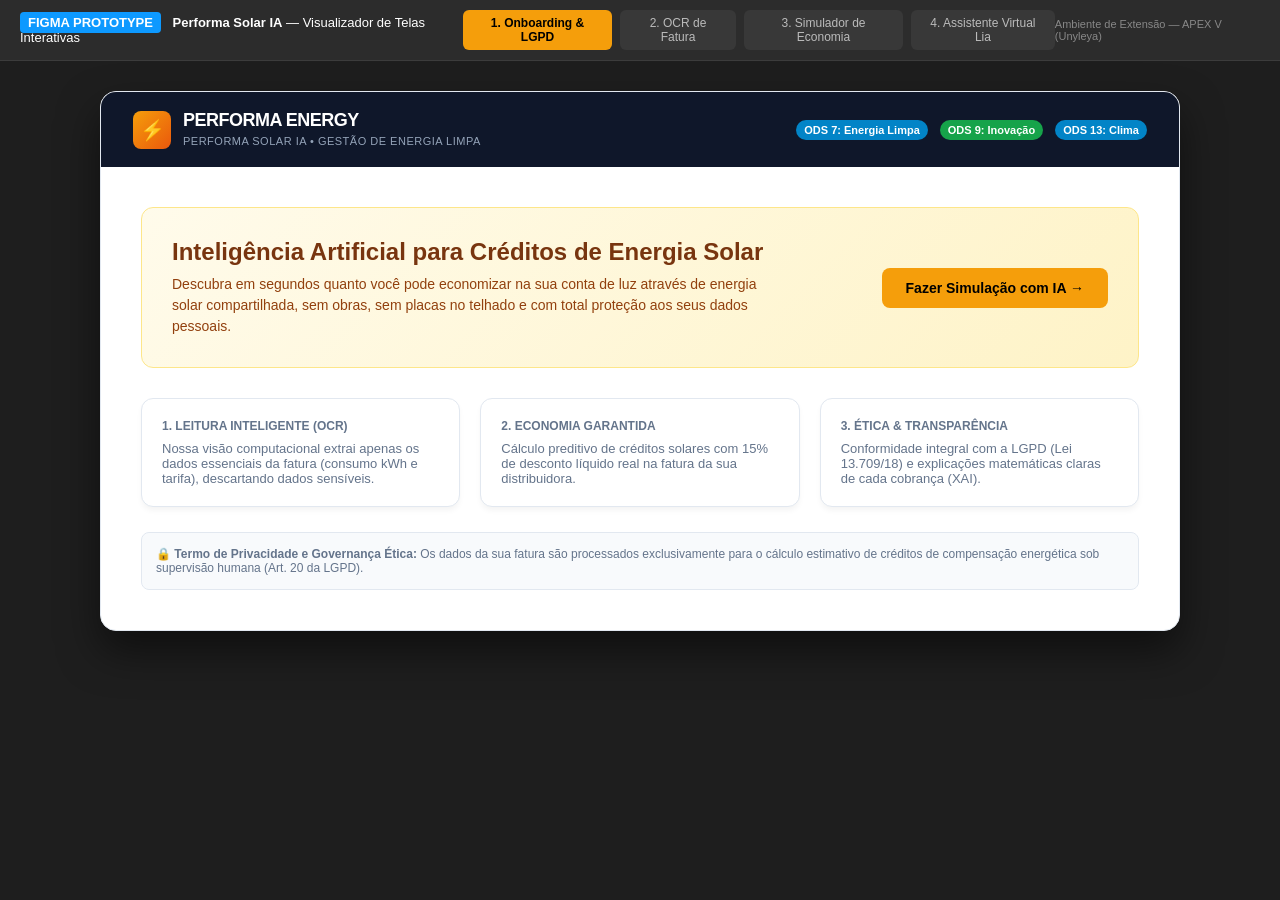
==== PROTOTIPO_INTERATIVO_PERFORMA_SOLAR_IA.html @ 1f90cfd0 "feat: documentação completa e entregáveis de extensão APEX V (Performa Energy)" ====
<!DOCTYPE html>
<html lang="pt-BR">
<head>
    <meta charset="UTF-8">
    <meta name="viewport" content="width=device-width, initial-scale=1.0">
    <title>Performa Solar IA — Protótipo Interativo Figma</title>
    <style>
        :root {
            --solar-gold: #F59E0B;
            --solar-dark: #D97706;
            --clean-green: #10B981;
            --slate-900: #0F172A;
            --slate-800: #1E293B;
            --slate-700: #334155;
            --slate-100: #F1F5F9;
            --slate-50: #F8FAFC;
            --text-main: #0F172A;
        }

        * {
            box-sizing: border-box;
            margin: 0;
            padding: 0;
            font-family: -apple-system, BlinkMacSystemFont, "Segoe UI", Roboto, Helvetica, Arial, sans-serif;
        }

        body {
            background-color: #1e1e1e;
            color: #fff;
            min-height: 100vh;
            display: flex;
            flex-direction: column;
            align-items: center;
        }

        /* Figma Simulation Topbar */
        .figma-topbar {
            width: 100%;
            background-color: #2c2c2c;
            border-bottom: 1px solid #3c3c3c;
            padding: 10px 20px;
            display: flex;
            justify-content: space-between;
            align-items: center;
            font-size: 13px;
        }

        .figma-badge {
            background: #0d99ff;
            color: white;
            padding: 3px 8px;
            border-radius: 4px;
            font-weight: 600;
            margin-right: 8px;
        }

        .screen-tabs {
            display: flex;
            gap: 8px;
        }

        .screen-tab {
            background: #383838;
            color: #bbb;
            border: none;
            padding: 6px 14px;
            border-radius: 6px;
            cursor: pointer;
            font-size: 12px;
            font-weight: 500;
            transition: all 0.2s;
        }

        .screen-tab.active, .screen-tab:hover {
            background: var(--solar-gold);
            color: #000;
            font-weight: 600;
        }

        /* Frame Canvas Area */
        .canvas-container {
            flex: 1;
            padding: 30px;
            display: flex;
            justify-content: center;
            align-items: flex-start;
            width: 100%;
            overflow-y: auto;
        }

        .figma-frame {
            width: 100%;
            max-width: 1080px;
            background: #ffffff;
            color: var(--text-main);
            border-radius: 16px;
            box-shadow: 0 20px 40px rgba(0,0,0,0.5);
            overflow: hidden;
            border: 1px solid #e2e8f0;
            display: none;
        }

        .figma-frame.active {
            display: block;
            animation: fadeIn 0.3s ease-in-out;
        }

        @keyframes fadeIn {
            from { opacity: 0; transform: translateY(8px); }
            to { opacity: 1; transform: translateY(0); }
        }

        /* Header do Protótipo */
        .proto-header {
            background: var(--slate-900);
            color: white;
            padding: 18px 32px;
            display: flex;
            justify-content: space-between;
            align-items: center;
        }

        .brand {
            display: flex;
            align-items: center;
            gap: 12px;
        }

        .brand-logo {
            width: 38px;
            height: 38px;
            background: linear-gradient(135deg, var(--solar-gold), #ea580c);
            border-radius: 8px;
            display: flex;
            align-items: center;
            justify-content: center;
            font-weight: bold;
            font-size: 20px;
            color: white;
        }

        .brand-text h1 {
            font-size: 18px;
            font-weight: 700;
            letter-spacing: -0.5px;
        }

        .brand-text span {
            font-size: 11px;
            color: #94a3b8;
            text-transform: uppercase;
            letter-spacing: 0.5px;
        }

        .proto-nav {
            display: flex;
            gap: 12px;
            align-items: center;
        }

        .tag-ods {
            font-size: 11px;
            background: #0284c7;
            color: white;
            padding: 4px 8px;
            border-radius: 20px;
            font-weight: 600;
        }

        .tag-ods.green { background: #16a34a; }

        /* Container de Conteúdo */
        .proto-content {
            padding: 40px;
        }

        /* Hero / Onboarding */
        .hero-banner {
            background: linear-gradient(135deg, #fffbeb, #fef3c7);
            border: 1px solid #fde68a;
            border-radius: 12px;
            padding: 30px;
            margin-bottom: 30px;
            display: flex;
            justify-content: space-between;
            align-items: center;
        }

        .hero-title {
            font-size: 24px;
            font-weight: 800;
            color: #78350f;
            margin-bottom: 8px;
        }

        .hero-desc {
            font-size: 14px;
            color: #92400e;
            max-width: 600px;
            line-height: 1.5;
        }

        .btn-primary {
            background: var(--solar-gold);
            color: #000;
            border: none;
            padding: 12px 24px;
            border-radius: 8px;
            font-size: 14px;
            font-weight: 700;
            cursor: pointer;
            transition: all 0.2s;
            display: inline-flex;
            align-items: center;
            gap: 8px;
        }

        .btn-primary:hover {
            background: var(--solar-dark);
            color: white;
            transform: translateY(-1px);
        }

        /* OCR Dropzone */
        .dropzone-box {
            border: 2px dashed #cbd5e1;
            background: var(--slate-50);
            border-radius: 12px;
            padding: 40px;
            text-align: center;
            cursor: pointer;
            transition: border-color 0.2s;
            margin-bottom: 25px;
        }

        .dropzone-box:hover {
            border-color: var(--solar-gold);
            background: #fffdf5;
        }

        .dropzone-icon {
            font-size: 40px;
            margin-bottom: 10px;
        }

        /* Fatura OCR Analysis View */
        .ocr-view {
            display: grid;
            grid-template-columns: 1fr 1fr;
            gap: 25px;
            margin-top: 20px;
        }

        .bill-preview {
            background: #fff;
            border: 1px solid #e2e8f0;
            border-radius: 10px;
            padding: 20px;
            position: relative;
            font-size: 11px;
            color: #64748b;
            font-family: monospace;
        }

        .bill-box-highlight {
            position: absolute;
            border: 2px solid var(--clean-green);
            background: rgba(16, 185, 129, 0.1);
            border-radius: 4px;
            padding: 2px 4px;
            font-weight: bold;
            color: #065f46;
        }

        .extracted-fields {
            background: var(--slate-50);
            border: 1px solid #e2e8f0;
            border-radius: 10px;
            padding: 20px;
        }

        .form-group {
            margin-bottom: 14px;
        }

        .form-group label {
            display: block;
            font-size: 12px;
            font-weight: 600;
            color: #475569;
            margin-bottom: 4px;
        }

        .form-input {
            width: 100%;
            padding: 8px 12px;
            border: 1px solid #cbd5e1;
            border-radius: 6px;
            font-size: 14px;
            background: white;
            color: #0f172a;
            font-weight: 600;
        }

        .confidence-tag {
            font-size: 11px;
            color: var(--clean-green);
            font-weight: 600;
            float: right;
        }

        /* Simulator Dashboard */
        .metrics-grid {
            display: grid;
            grid-template-columns: repeat(3, 1fr);
            gap: 20px;
            margin-bottom: 30px;
        }

        .metric-card {
            background: white;
            border: 1px solid #e2e8f0;
            border-radius: 12px;
            padding: 20px;
            box-shadow: 0 4px 6px -1px rgba(0, 0, 0, 0.05);
        }

        .metric-label {
            font-size: 12px;
            color: #64748b;
            font-weight: 600;
            text-transform: uppercase;
        }

        .metric-val {
            font-size: 28px;
            font-weight: 800;
            color: var(--slate-900);
            margin: 6px 0;
        }

        .metric-val.green { color: var(--clean-green); }

        .metric-sub {
            font-size: 12px;
            color: #10b981;
            font-weight: 600;
        }

        .slider-container {
            background: var(--slate-50);
            border: 1px solid #e2e8f0;
            border-radius: 12px;
            padding: 24px;
            margin-bottom: 25px;
        }

        .slider-range {
            width: 100%;
            margin: 15px 0;
            accent-color: var(--solar-gold);
        }

        /* XAI Modal / Drawer */
        .xai-box {
            background: #f0fdf4;
            border: 1px solid #bbf7d0;
            border-radius: 8px;
            padding: 16px;
            margin-top: 15px;
            font-size: 13px;
            color: #166534;
        }

        /* Chat Lia */
        .chat-container {
            background: white;
            border: 1px solid #e2e8f0;
            border-radius: 12px;
            height: 380px;
            display: flex;
            flex-direction: column;
            overflow: hidden;
        }

        .chat-history {
            flex: 1;
            padding: 20px;
            overflow-y: auto;
            display: flex;
            flex-direction: column;
            gap: 12px;
        }

        .chat-msg {
            max-width: 75%;
            padding: 10px 14px;
            border-radius: 10px;
            font-size: 13px;
            line-height: 1.4;
        }

        .chat-msg.bot {
            background: var(--slate-100);
            color: #0f172a;
            align-self: flex-start;
        }

        .chat-msg.user {
            background: var(--slate-900);
            color: white;
            align-self: flex-end;
        }

        .chat-citation {
            margin-top: 6px;
            font-size: 11px;
            background: #e2e8f0;
            padding: 2px 6px;
            border-radius: 4px;
            display: inline-block;
            color: #334155;
            font-weight: 600;
        }

        .chat-input-bar {
            border-top: 1px solid #e2e8f0;
            padding: 12px;
            display: flex;
            gap: 10px;
            background: var(--slate-50);
        }

        .chat-input {
            flex: 1;
            padding: 8px 12px;
            border: 1px solid #cbd5e1;
            border-radius: 6px;
            font-size: 13px;
        }
    </style>
</head>
<body>

    <!-- Barra de Controle estilo Figma -->
    <div class="figma-topbar">
        <div>
            <span class="figma-badge">FIGMA PROTOTYPE</span>
            <strong>Performa Solar IA</strong> — Visualizador de Telas Interativas
        </div>
        <div class="screen-tabs">
            <button class="screen-tab active" onclick="switchScreen('screen1')">1. Onboarding & LGPD</button>
            <button class="screen-tab" onclick="switchScreen('screen2')">2. OCR de Fatura</button>
            <button class="screen-tab" onclick="switchScreen('screen3')">3. Simulador de Economia</button>
            <button class="screen-tab" onclick="switchScreen('screen4')">4. Assistente Virtual Lia</button>
        </div>
        <div style="font-size: 11px; color: #888;">
            Ambiente de Extensão — APEX V (Unyleya)
        </div>
    </div>

    <!-- Área de Visualização do Frame do Protótipo -->
    <div class="canvas-container">

        <!-- TELA 1: ONBOARDING & LGPD -->
        <div id="screen1" class="figma-frame active">
            <div class="proto-header">
                <div class="brand">
                    <div class="brand-logo">⚡</div>
                    <div class="brand-text">
                        <h1>PERFORMA ENERGY</h1>
                        <span>Performa Solar IA &bull; Gestão de Energia Limpa</span>
                    </div>
                </div>
                <div class="proto-nav">
                    <span class="tag-ods">ODS 7: Energia Limpa</span>
                    <span class="tag-ods green">ODS 9: Inovação</span>
                    <span class="tag-ods">ODS 13: Clima</span>
                </div>
            </div>

            <div class="proto-content">
                <div class="hero-banner">
                    <div>
                        <h2 class="hero-title">Inteligência Artificial para Créditos de Energia Solar</h2>
                        <p class="hero-desc">
                            Descubra em segundos quanto você pode economizar na sua conta de luz através de energia solar compartilhada, sem obras, sem placas no telhado e com total proteção aos seus dados pessoais.
                        </p>
                    </div>
                    <button class="btn-primary" onclick="switchScreen('screen2')">
                        Fazer Simulação com IA &rarr;
                    </button>
                </div>

                <div style="display: grid; grid-template-columns: repeat(3, 1fr); gap: 20px;">
                    <div class="metric-card">
                        <div class="metric-label">1. Leitura Inteligente (OCR)</div>
                        <p style="font-size: 13px; color: #64748b; margin-top: 8px;">
                            Nossa visão computacional extrai apenas os dados essenciais da fatura (consumo kWh e tarifa), descartando dados sensíveis.
                        </p>
                    </div>
                    <div class="metric-card">
                        <div class="metric-label">2. Economia Garantida</div>
                        <p style="font-size: 13px; color: #64748b; margin-top: 8px;">
                            Cálculo preditivo de créditos solares com 15% de desconto líquido real na fatura da sua distribuidora.
                        </p>
                    </div>
                    <div class="metric-card">
                        <div class="metric-label">3. Ética & Transparência</div>
                        <p style="font-size: 13px; color: #64748b; margin-top: 8px;">
                            Conformidade integral com a LGPD (Lei 13.709/18) e explicações matemáticas claras de cada cobrança (XAI).
                        </p>
                    </div>
                </div>

                <div style="margin-top: 25px; padding: 14px; background: #f8fafc; border: 1px solid #e2e8f0; border-radius: 8px; font-size: 12px; color: #64748b;">
                    🔒 <strong>Termo de Privacidade e Governança Ética:</strong> Os dados da sua fatura são processados exclusivamente para o cálculo estimativo de créditos de compensação energética sob supervisão humana (Art. 20 da LGPD).
                </div>
            </div>
        </div>

        <!-- TELA 2: OCR DE FATURA COM VALIDAÇÃO HUMAN-IN-THE-LOOP -->
        <div id="screen2" class="figma-frame">
            <div class="proto-header">
                <div class="brand">
                    <div class="brand-logo">⚡</div>
                    <div class="brand-text">
                        <h1>PERFORMA ENERGY</h1>
                        <span>Diagnóstico Inteligente de Fatura (OCR)</span>
                    </div>
                </div>
                <div class="proto-nav">
                    <button class="screen-tab" style="color: #fff;" onclick="switchScreen('screen1')">&larr; Voltar</button>
                    <span class="tag-ods green">Validação Human-in-the-Loop</span>
                </div>
            </div>

            <div class="proto-content">
                <h2 style="font-size: 18px; margin-bottom: 6px;">Leitura e Extração Segura da Conta de Energia</h2>
                <p style="font-size: 13px; color: #64748b; margin-bottom: 20px;">
                    A IA generativa realizou a leitura dos campos tarifários. Revise os dados abaixo antes de calcular os créditos.
                </p>

                <div class="ocr-view">
                    <!-- Simulação da Imagem da Conta com Bounding Boxes -->
                    <div class="bill-preview">
                        <div style="font-weight: bold; border-bottom: 1px solid #ddd; padding-bottom: 6px; margin-bottom: 10px;">
                            FATURA DE ENERGIA ELÉTRICA — CONCESSIONÁRIA
                        </div>
                        <p>UNIDADE CONSUMIDORA: <strong>[DADO ANONIMIZADO PELA IA]</strong></p>
                        <p>TITULAR: <strong>[PROTEGIDO PELA LGPD]</strong></p>
                        <br>
                        <p>HISTÓRICO DE CONSUMO ATIVO:</p>
                        <p>MÊS ATUAL: <span class="bill-box-highlight" style="position: static;">750 kWh</span> (Detectado)</p>
                        <p>TARIFA TUSD/TE: <span class="bill-box-highlight" style="position: static;">R$ 0,92 / kWh</span></p>
                        <p>VALOR TOTAL FATURADO: <span class="bill-box-highlight" style="position: static;">R$ 690,00</span></p>
                        <br>
                        <div style="background: #e2e8f0; padding: 6px; border-radius: 4px; font-size: 10px;">
                            ✓ Higienização Algorítmica Concluída: CPF, endereço e número da instalação foram removidos antes do processamento.
                        </div>
                    </div>

                    <!-- Campos Formulário para Conferência Humana -->
                    <div class="extracted-fields">
                        <div class="form-group">
                            <label>Distribuidora de Energia <span class="confidence-tag">99.8% Confiança</span></label>
                            <input type="text" class="form-input" value="CEMIG / ENEL / CPFL">
                        </div>
                        <div class="form-group">
                            <label>Consumo Mensal Médio (kWh) <span class="confidence-tag">98.5% Confiança</span></label>
                            <input type="number" id="inputKwh" class="form-input" value="750">
                        </div>
                        <div class="form-group">
                            <label>Valor Total Atual da Fatura (R$) <span class="confidence-tag">99.1% Confiança</span></label>
                            <input type="text" id="inputReais" class="form-input" value="R$ 690,00">
                        </div>
                        <button class="btn-primary" style="width: 100%; justify-content: center; margin-top: 10px;" onclick="calculateAndGo()">
                            Confirmar Dados e Simular Créditos Solares &rarr;
                        </button>
                    </div>
                </div>
            </div>
        </div>

        <!-- TELA 3: SIMULADOR DE ECONOMIA E XAI -->
        <div id="screen3" class="figma-frame">
            <div class="proto-header">
                <div class="brand">
                    <div class="brand-logo">⚡</div>
                    <div class="brand-text">
                        <h1>PERFORMA ENERGY</h1>
                        <span>Dashboard de Créditos & Economia Sustentável</span>
                    </div>
                </div>
                <div class="proto-nav">
                    <button class="screen-tab" style="color: #fff;" onclick="switchScreen('screen2')">&larr; Voltar</button>
                    <span class="tag-ods green">Simulação Preditiva</span>
                </div>
            </div>

            <div class="proto-content">
                <div class="slider-container">
                    <label style="font-size: 13px; font-weight: 700; color: var(--slate-900);">
                        Ajuste o Consumo Mensal Médio: <span id="sliderLabel" style="color: var(--solar-gold); font-size: 16px;">750 kWh</span>
                    </label>
                    <input type="range" min="200" max="3000" step="50" value="750" class="slider-range" id="consumptionSlider" oninput="updateSimulation(this.value)">
                </div>

                <div class="metrics-grid">
                    <div class="metric-card">
                        <div class="metric-label">Economia Mensal Estimada</div>
                        <div class="metric-val green" id="valMensal">R$ 103,50</div>
                        <div class="metric-sub">15% de desconto líquido garantido</div>
                    </div>
                    <div class="metric-card">
                        <div class="metric-label">Economia Acumulada Anual</div>
                        <div class="metric-val" id="valAnual">R$ 1.242,00</div>
                        <div class="metric-sub">Economia sem nenhum investimento</div>
                    </div>
                    <div class="metric-card">
                        <div class="metric-label">Redução de CO₂ (ODS 13)</div>
                        <div class="metric-val" id="valCo2" style="color: #0284c7;">1,8 Ton</div>
                        <div class="metric-sub">Equivalente a 12 árvores plantadas/ano</div>
                    </div>
                </div>

                <!-- Gaveta de Explicabilidade (XAI) -->
                <div class="xai-box">
                    <strong>🔍 Transparência Algorítmica (Explainable AI): Como a IA chegou a este valor?</strong>
                    <p style="margin-top: 6px; font-size: 12px; line-height: 1.5;">
                        Fórmula Auditável: <code>Créditos Solares = (Consumo Compensável × Tarifa TE) × 15% Desconto</code>.<br>
                        O cálculo respeita o Custo de Disponibilidade (taxa mínima) e a taxa de iluminação pública da sua cidade conforme a Resolução Normativa ANEEL nº 1.000/2021 e a Lei 14.300/2022. Não há pegadinhas nem cobrança oculta.
                    </p>
                </div>

                <div style="display: flex; gap: 12px; margin-top: 25px;">
                    <button class="btn-primary" onclick="switchScreen('screen4')">
                        Falar com a Assistente Virtual Lia &rarr;
                    </button>
                    <button class="btn-primary" style="background: var(--slate-900); color: white;" onclick="alert('Relatório de Economia gerado em PDF com sucesso!')">
                        📄 Baixar Relatório Auditado
                    </button>
                </div>
            </div>
        </div>

        <!-- TELA 4: ASSISTENTE VIRTUAL LIA COM CITAÇÃO LEGAL -->
        <div id="screen4" class="figma-frame">
            <div class="proto-header">
                <div class="brand">
                    <div class="brand-logo">⚡</div>
                    <div class="brand-text">
                        <h1>PERFORMA ENERGY</h1>
                        <span>Lia &bull; Assistente Virtual Ética de Energia Solar</span>
                    </div>
                </div>
                <div class="proto-nav">
                    <button class="screen-tab" style="color: #fff;" onclick="switchScreen('screen3')">&larr; Voltar</button>
                    <span class="tag-ods green">IA Regulada (Sem Alucinações)</span>
                </div>
            </div>

            <div class="proto-content">
                <h2 style="font-size: 18px; margin-bottom: 6px;">Atendimento Inteligente & Letramento Regulatório</h2>
                <p style="font-size: 13px; color: #64748b; margin-bottom: 20px;">
                    Tire dúvidas sobre seu desconto, faturas e o funcionamento da compensação solar na Performa Energy.
                </p>

                <div class="chat-container">
                    <div class="chat-history" id="chatBox">
                        <div class="chat-msg bot">
                            Olá! Sou a <strong>Lia</strong>, assistente virtual da Performa Energy. Fui programada com base no marco legal da energia solar no Brasil para tirar suas dúvidas com total transparência. Como posso te ajudar hoje?
                        </div>
                        <div class="chat-msg user">
                            Preciso fazer alguma obra ou instalar painéis solares no meu telhado?
                        </div>
                        <div class="chat-msg bot">
                            <strong>Não!</strong> Você não precisa fazer nenhuma obra, reforma ou comprar equipamentos. A energia é gerada nas usinas solares da Performa Energy e injetada na rede da sua distribuidora local. Os créditos são compensados diretamente na sua fatura.
                            <br>
                            <span class="chat-citation">Fonte: Marco Legal da Micro e Minigeração Distribuída (Lei nº 14.300/2022)</span>
                        </div>
                        <div class="chat-msg user">
                            E se chover ou estiver nublado, eu fico sem energia?
                        </div>
                        <div class="chat-msg bot">
                            <strong>De forma alguma!</strong> O fornecimento de energia continua sendo garantido pela rede da sua distribuidora com 100% de estabilidade. Você apenas paga menos pela energia consumida.
                            <br>
                            <span class="chat-citation">Fonte: Resolução Normativa ANEEL nº 1.000/2021</span>
                        </div>
                    </div>

                    <div class="chat-input-bar">
                        <input type="text" id="userInput" class="chat-input" placeholder="Digite sua pergunta aqui (ex: como cancelar, taxas mínimas...)" onkeypress="handleChat(event)">
                        <button class="btn-primary" style="padding: 8px 16px;" onclick="sendMsg()">Enviar</button>
                    </div>
                </div>

                <div style="margin-top: 15px; font-size: 11px; color: #64748b; text-align: center;">
                    🤖 <em>Salvaguarda Ética: A assistente Lia utiliza modelos auditados e cita normas oficiais para evitar alucinações de dados. Caso deseje atendimento humano, você pode ser transferido a qualquer momento.</em>
                </div>
            </div>
        </div>

    </div>

    <script>
        function switchScreen(screenId) {
            document.querySelectorAll('.figma-frame').forEach(f => f.classList.remove('active'));
            document.querySelectorAll('.screen-tab').forEach(t => t.classList.remove('active'));

            const target = document.getElementById(screenId);
            if (target) target.classList.add('active');

            const btnIndex = screenId.replace('screen', '');
            const tabs = document.querySelectorAll('.screen-tab');
            if (tabs[btnIndex - 1]) tabs[btnIndex - 1].classList.add('active');
        }

        function calculateAndGo() {
            const kwh = document.getElementById('inputKwh').value || 750;
            updateSimulation(kwh);
            document.getElementById('consumptionSlider').value = kwh;
            switchScreen('screen3');
        }

        function updateSimulation(val) {
            document.getElementById('sliderLabel').innerText = val + ' kWh';
            const kwh = parseFloat(val);
            const tarifa = 0.92;
            const faturaAtual = kwh * tarifa;
            const economiaMensal = faturaAtual * 0.15;
            const economiaAnual = economiaMensal * 12;
            const co2 = (kwh * 12 * 0.0002).toFixed(1);

            document.getElementById('valMensal').innerText = 'R$ ' + economiaMensal.toFixed(2).replace('.', ',');
            document.getElementById('valAnual').innerText = 'R$ ' + economiaAnual.toFixed(2).replace('.', ',');
            document.getElementById('valCo2').innerText = co2.replace('.', ',') + ' Ton';
        }

        function handleChat(e) {
            if (e.key === 'Enter') sendMsg();
        }

        function sendMsg() {
            const input = document.getElementById('userInput');
            const txt = input.value.trim();
            if (!txt) return;

            const box = document.getElementById('chatBox');
            
            // Add user msg
            const uDiv = document.createElement('div');
            uDiv.className = 'chat-msg user';
            uDiv.innerText = txt;
            box.appendChild(uDiv);
            input.value = '';

            // Bot response
            setTimeout(() => {
                const bDiv = document.createElement('div');
                bDiv.className = 'chat-msg bot';
                bDiv.innerHTML = 'Recebi sua pergunta sobre "<strong>' + txt + '</strong>". Todos os créditos de energia solar da Performa Energy seguem estritamente as regras de compensação homologadas pela ANEEL e a Lei 14.300/2022, garantindo segurança jurídica e economia sem fidelidade forçada.<br><span class="chat-citation">Fonte: Regulação ANEEL & Conformidade Performa Energy</span>';
                box.appendChild(bDiv);
                box.scrollTop = box.scrollHeight;
            }, 600);

            box.scrollTop = box.scrollHeight;
        }
    </script>
</body>
</html>
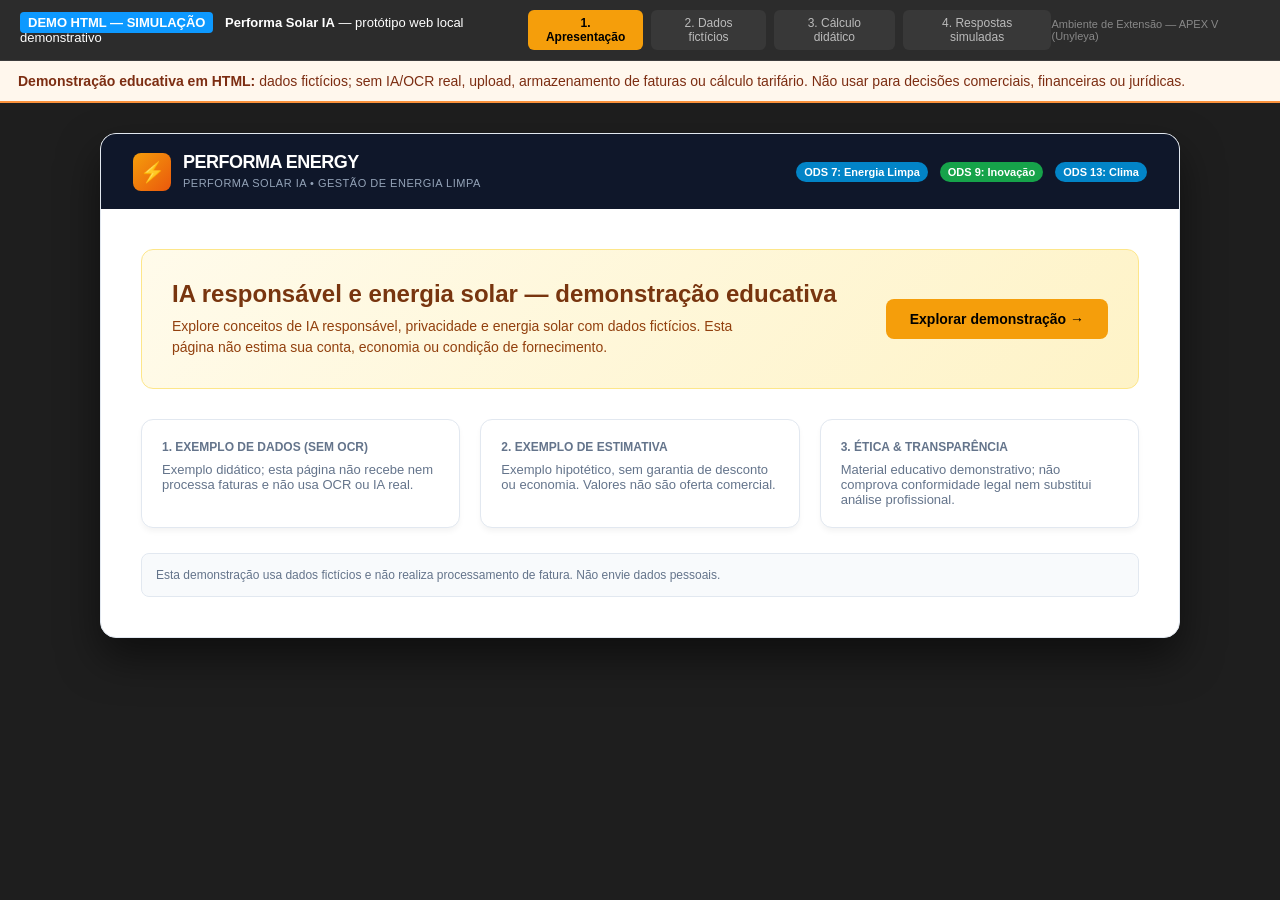
==== commit 9cd78d0e: "feat(apex-v): aplicacao integral das correcoes ABNT/layout, pacotes modulares M1/M2 e suite Performa" ====
--- a/PROTOTIPO_INTERATIVO_PERFORMA_SOLAR_IA.html
+++ b/PROTOTIPO_INTERATIVO_PERFORMA_SOLAR_IA.html
@@ -3,7 +3,7 @@
 <head>
     <meta charset="UTF-8">
     <meta name="viewport" content="width=device-width, initial-scale=1.0">
-    <title>Performa Solar IA — Protótipo Interativo Figma</title>
+    <title>Performa Solar IA — Demonstração web educativa (HTML)</title>
     <style>
         :root {
             --solar-gold: #F59E0B;
@@ -52,6 +52,16 @@
             border-radius: 4px;
             font-weight: 600;
             margin-right: 8px;
+        }
+
+        .demo-notice {
+            width: 100%;
+            padding: 10px 18px;
+            background: #fff7ed;
+            color: #7c2d12;
+            border-bottom: 2px solid #fb923c;
+            font-size: 14px;
+            line-height: 1.45;
         }
 
         .screen-tabs {
@@ -442,22 +452,24 @@
 </head>
 <body>
 
-    <!-- Barra de Controle estilo Figma -->
+    <!-- Controles da demonstração HTML; não é interface do Figma -->
     <div class="figma-topbar">
         <div>
-            <span class="figma-badge">FIGMA PROTOTYPE</span>
-            <strong>Performa Solar IA</strong> — Visualizador de Telas Interativas
+            <span class="figma-badge">DEMO HTML — SIMULAÇÃO</span>
+            <strong>Performa Solar IA</strong> — protótipo web local demonstrativo
         </div>
         <div class="screen-tabs">
-            <button class="screen-tab active" onclick="switchScreen('screen1')">1. Onboarding & LGPD</button>
-            <button class="screen-tab" onclick="switchScreen('screen2')">2. OCR de Fatura</button>
-            <button class="screen-tab" onclick="switchScreen('screen3')">3. Simulador de Economia</button>
-            <button class="screen-tab" onclick="switchScreen('screen4')">4. Assistente Virtual Lia</button>
+            <button class="screen-tab active" onclick="switchScreen('screen1')">1. Apresentação</button>
+            <button class="screen-tab" onclick="switchScreen('screen2')">2. Dados fictícios</button>
+            <button class="screen-tab" onclick="switchScreen('screen3')">3. Cálculo didático</button>
+            <button class="screen-tab" onclick="switchScreen('screen4')">4. Respostas simuladas</button>
         </div>
         <div style="font-size: 11px; color: #888;">
             Ambiente de Extensão — APEX V (Unyleya)
         </div>
     </div>
+
+    <div class="demo-notice" role="note"><strong>Demonstração educativa em HTML:</strong> dados fictícios; sem IA/OCR real, upload, armazenamento de faturas ou cálculo tarifário. Não usar para decisões comerciais, financeiras ou jurídicas.</div>
 
     <!-- Área de Visualização do Frame do Protótipo -->
     <div class="canvas-container">
@@ -482,39 +494,39 @@
             <div class="proto-content">
                 <div class="hero-banner">
                     <div>
-                        <h2 class="hero-title">Inteligência Artificial para Créditos de Energia Solar</h2>
+                        <h2 class="hero-title">IA responsável e energia solar — demonstração educativa</h2>
                         <p class="hero-desc">
-                            Descubra em segundos quanto você pode economizar na sua conta de luz através de energia solar compartilhada, sem obras, sem placas no telhado e com total proteção aos seus dados pessoais.
+                            Explore conceitos de IA responsável, privacidade e energia solar com dados fictícios. Esta página não estima sua conta, economia ou condição de fornecimento.
                         </p>
                     </div>
                     <button class="btn-primary" onclick="switchScreen('screen2')">
-                        Fazer Simulação com IA &rarr;
+                        Explorar demonstração &rarr;
                     </button>
                 </div>
 
                 <div style="display: grid; grid-template-columns: repeat(3, 1fr); gap: 20px;">
                     <div class="metric-card">
-                        <div class="metric-label">1. Leitura Inteligente (OCR)</div>
+                        <div class="metric-label">1. Exemplo de dados (sem OCR)</div>
                         <p style="font-size: 13px; color: #64748b; margin-top: 8px;">
-                            Nossa visão computacional extrai apenas os dados essenciais da fatura (consumo kWh e tarifa), descartando dados sensíveis.
+                            Exemplo didático; esta página não recebe nem processa faturas e não usa OCR ou IA real.
                         </p>
                     </div>
                     <div class="metric-card">
-                        <div class="metric-label">2. Economia Garantida</div>
+                        <div class="metric-label">2. Exemplo de estimativa</div>
                         <p style="font-size: 13px; color: #64748b; margin-top: 8px;">
-                            Cálculo preditivo de créditos solares com 15% de desconto líquido real na fatura da sua distribuidora.
+                            Exemplo hipotético, sem garantia de desconto ou economia. Valores não são oferta comercial.
                         </p>
                     </div>
                     <div class="metric-card">
                         <div class="metric-label">3. Ética & Transparência</div>
                         <p style="font-size: 13px; color: #64748b; margin-top: 8px;">
-                            Conformidade integral com a LGPD (Lei 13.709/18) e explicações matemáticas claras de cada cobrança (XAI).
+                            Material educativo demonstrativo; não comprova conformidade legal nem substitui análise profissional.
                         </p>
                     </div>
                 </div>
 
                 <div style="margin-top: 25px; padding: 14px; background: #f8fafc; border: 1px solid #e2e8f0; border-radius: 8px; font-size: 12px; color: #64748b;">
-                    🔒 <strong>Termo de Privacidade e Governança Ética:</strong> Os dados da sua fatura são processados exclusivamente para o cálculo estimativo de créditos de compensação energética sob supervisão humana (Art. 20 da LGPD).
+                    Esta demonstração usa dados fictícios e não realiza processamento de fatura. Não envie dados pessoais.
                 </div>
             </div>
         </div>
@@ -526,19 +538,19 @@
                     <div class="brand-logo">⚡</div>
                     <div class="brand-text">
                         <h1>PERFORMA ENERGY</h1>
-                        <span>Diagnóstico Inteligente de Fatura (OCR)</span>
+                        <span>Exemplo de dados fictícios (sem OCR)</span>
                     </div>
                 </div>
                 <div class="proto-nav">
                     <button class="screen-tab" style="color: #fff;" onclick="switchScreen('screen1')">&larr; Voltar</button>
-                    <span class="tag-ods green">Validação Human-in-the-Loop</span>
+                    <span class="tag-ods green">Exercício de revisão humana</span>
                 </div>
             </div>
 
             <div class="proto-content">
-                <h2 style="font-size: 18px; margin-bottom: 6px;">Leitura e Extração Segura da Conta de Energia</h2>
+                <h2 style="font-size: 18px; margin-bottom: 6px;">Tela demonstrativa com valores fictícios</h2>
                 <p style="font-size: 13px; color: #64748b; margin-bottom: 20px;">
-                    A IA generativa realizou a leitura dos campos tarifários. Revise os dados abaixo antes de calcular os créditos.
+                    Os campos abaixo são exemplos estáticos/fictícios. Nenhuma fatura foi enviada, lida ou processada por IA/OCR.
                 </p>
 
                 <div class="ocr-view">
@@ -547,35 +559,35 @@
                         <div style="font-weight: bold; border-bottom: 1px solid #ddd; padding-bottom: 6px; margin-bottom: 10px;">
                             FATURA DE ENERGIA ELÉTRICA — CONCESSIONÁRIA
                         </div>
-                        <p>UNIDADE CONSUMIDORA: <strong>[DADO ANONIMIZADO PELA IA]</strong></p>
-                        <p>TITULAR: <strong>[PROTEGIDO PELA LGPD]</strong></p>
+                        <p>UNIDADE CONSUMIDORA: <strong>[EXEMPLO FICTÍCIO]</strong></p>
+                        <p>TITULAR: <strong>[EXEMPLO FICTÍCIO]</strong></p>
                         <br>
                         <p>HISTÓRICO DE CONSUMO ATIVO:</p>
-                        <p>MÊS ATUAL: <span class="bill-box-highlight" style="position: static;">750 kWh</span> (Detectado)</p>
+                        <p>DADO FICTÍCIO: <span class="bill-box-highlight" style="position: static;">750 kWh</span></p>
                         <p>TARIFA TUSD/TE: <span class="bill-box-highlight" style="position: static;">R$ 0,92 / kWh</span></p>
                         <p>VALOR TOTAL FATURADO: <span class="bill-box-highlight" style="position: static;">R$ 690,00</span></p>
                         <br>
                         <div style="background: #e2e8f0; padding: 6px; border-radius: 4px; font-size: 10px;">
-                            ✓ Higienização Algorítmica Concluída: CPF, endereço e número da instalação foram removidos antes do processamento.
+                            Dados inteiramente ilustrativos; nenhum processo de anonimização ocorreu.
                         </div>
                     </div>
 
                     <!-- Campos Formulário para Conferência Humana -->
                     <div class="extracted-fields">
                         <div class="form-group">
-                            <label>Distribuidora de Energia <span class="confidence-tag">99.8% Confiança</span></label>
-                            <input type="text" class="form-input" value="CEMIG / ENEL / CPFL">
+                            <label>Distribuidora (exemplo fictício)</label>
+                            <input type="text" class="form-input" value="EXEMPLO — não corresponde a cliente real">
                         </div>
                         <div class="form-group">
-                            <label>Consumo Mensal Médio (kWh) <span class="confidence-tag">98.5% Confiança</span></label>
+                            <label>Consumo de exemplo (kWh)</label>
                             <input type="number" id="inputKwh" class="form-input" value="750">
                         </div>
                         <div class="form-group">
-                            <label>Valor Total Atual da Fatura (R$) <span class="confidence-tag">99.1% Confiança</span></label>
+                            <label>Valor de exemplo (R$)</label>
                             <input type="text" id="inputReais" class="form-input" value="R$ 690,00">
                         </div>
                         <button class="btn-primary" style="width: 100%; justify-content: center; margin-top: 10px;" onclick="calculateAndGo()">
-                            Confirmar Dados e Simular Créditos Solares &rarr;
+                            Ver cálculo didático &rarr;
                         </button>
                     </div>
                 </div>
@@ -594,7 +606,7 @@
                 </div>
                 <div class="proto-nav">
                     <button class="screen-tab" style="color: #fff;" onclick="switchScreen('screen2')">&larr; Voltar</button>
-                    <span class="tag-ods green">Simulação Preditiva</span>
+                    <span class="tag-ods green">Simulação didática</span>
                 </div>
             </div>
 
@@ -608,37 +620,37 @@
 
                 <div class="metrics-grid">
                     <div class="metric-card">
-                        <div class="metric-label">Economia Mensal Estimada</div>
+                        <div class="metric-label">Resultado hipotético da fórmula</div>
                         <div class="metric-val green" id="valMensal">R$ 103,50</div>
-                        <div class="metric-sub">15% de desconto líquido garantido</div>
+                        <div class="metric-sub">premissas fictícias; sem oferta ou garantia</div>
                     </div>
                     <div class="metric-card">
-                        <div class="metric-label">Economia Acumulada Anual</div>
+                        <div class="metric-label">Total anual ilustrativo</div>
                         <div class="metric-val" id="valAnual">R$ 1.242,00</div>
-                        <div class="metric-sub">Economia sem nenhum investimento</div>
+                        <div class="metric-sub">multiplicação didática do valor mensal por 12</div>
                     </div>
                     <div class="metric-card">
-                        <div class="metric-label">Redução de CO₂ (ODS 13)</div>
-                        <div class="metric-val" id="valCo2" style="color: #0284c7;">1,8 Ton</div>
-                        <div class="metric-sub">Equivalente a 12 árvores plantadas/ano</div>
+                        <div class="metric-label">Indicador ambiental</div>
+                        <div class="metric-val" id="valCo2" style="color: #0284c7;">—</div>
+                        <div class="metric-sub">não calculado nesta demonstração</div>
                     </div>
                 </div>
 
                 <!-- Gaveta de Explicabilidade (XAI) -->
                 <div class="xai-box">
-                    <strong>🔍 Transparência Algorítmica (Explainable AI): Como a IA chegou a este valor?</strong>
+                    <strong>Exemplo de aritmética simplificada (não é cálculo tarifário regulatório):</strong>
                     <p style="margin-top: 6px; font-size: 12px; line-height: 1.5;">
-                        Fórmula Auditável: <code>Créditos Solares = (Consumo Compensável × Tarifa TE) × 15% Desconto</code>.<br>
-                        O cálculo respeita o Custo de Disponibilidade (taxa mínima) e a taxa de iluminação pública da sua cidade conforme a Resolução Normativa ANEEL nº 1.000/2021 e a Lei 14.300/2022. Não há pegadinhas nem cobrança oculta.
+                        <code>valor de exemplo = consumo informado × tarifa fictícia × percentual ilustrativo</code>.<br>
+                        Não incorpora regras de distribuidora, tributos, custo de disponibilidade ou condições contratuais; não usar para decisão financeira.
                     </p>
                 </div>
 
                 <div style="display: flex; gap: 12px; margin-top: 25px;">
                     <button class="btn-primary" onclick="switchScreen('screen4')">
-                        Falar com a Assistente Virtual Lia &rarr;
+                        Falar com resposta demonstrativa &rarr;
                     </button>
-                    <button class="btn-primary" style="background: var(--slate-900); color: white;" onclick="alert('Relatório de Economia gerado em PDF com sucesso!')">
-                        📄 Baixar Relatório Auditado
+                    <button class="btn-primary" style="background: var(--slate-900); color: white;" onclick="alert('Demonstração: nenhum relatório é gerado ou auditado.')">
+                        📄 Ver aviso da demonstração
                     </button>
                 </div>
             </div>
@@ -651,52 +663,52 @@
                     <div class="brand-logo">⚡</div>
                     <div class="brand-text">
                         <h1>PERFORMA ENERGY</h1>
-                        <span>Lia &bull; Assistente Virtual Ética de Energia Solar</span>
+                        <span>Respostas predefinidas para demonstração — não é um assistente IA</span>
                     </div>
                 </div>
                 <div class="proto-nav">
                     <button class="screen-tab" style="color: #fff;" onclick="switchScreen('screen3')">&larr; Voltar</button>
-                    <span class="tag-ods green">IA Regulada (Sem Alucinações)</span>
+                    <span class="tag-ods green">Respostas roteirizadas — sem IA</span>
                 </div>
             </div>
 
             <div class="proto-content">
-                <h2 style="font-size: 18px; margin-bottom: 6px;">Atendimento Inteligente & Letramento Regulatório</h2>
+                <h2 style="font-size: 18px; margin-bottom: 6px;">Exercício com perguntas hipotéticas</h2>
                 <p style="font-size: 13px; color: #64748b; margin-bottom: 20px;">
-                    Tire dúvidas sobre seu desconto, faturas e o funcionamento da compensação solar na Performa Energy.
+                    As respostas abaixo são textos estáticos de exemplo; não prestam orientação comercial, tarifária ou jurídica.
                 </p>
 
                 <div class="chat-container">
                     <div class="chat-history" id="chatBox">
                         <div class="chat-msg bot">
-                            Olá! Sou a <strong>Lia</strong>, assistente virtual da Performa Energy. Fui programada com base no marco legal da energia solar no Brasil para tirar suas dúvidas com total transparência. Como posso te ajudar hoje?
+                            Esta área demonstra uma resposta roteirizada; ela não consulta fontes nem processa perguntas com IA.
                         </div>
                         <div class="chat-msg user">
                             Preciso fazer alguma obra ou instalar painéis solares no meu telhado?
                         </div>
                         <div class="chat-msg bot">
-                            <strong>Não!</strong> Você não precisa fazer nenhuma obra, reforma ou comprar equipamentos. A energia é gerada nas usinas solares da Performa Energy e injetada na rede da sua distribuidora local. Os créditos são compensados diretamente na sua fatura.
+                            Este exemplo não representa oferta ou condição contratual. Consulte a distribuidora e o fornecedor para confirmar regras e condições aplicáveis.
                             <br>
-                            <span class="chat-citation">Fonte: Marco Legal da Micro e Minigeração Distribuída (Lei nº 14.300/2022)</span>
+                            <span class="chat-citation">Referência ilustrativa — consultar texto oficial da Lei nº 14.300/2022</span>
                         </div>
                         <div class="chat-msg user">
                             E se chover ou estiver nublado, eu fico sem energia?
                         </div>
                         <div class="chat-msg bot">
-                            <strong>De forma alguma!</strong> O fornecimento de energia continua sendo garantido pela rede da sua distribuidora com 100% de estabilidade. Você apenas paga menos pela energia consumida.
+                            Esta demonstração não presta aconselhamento nem garante continuidade, desconto ou condição de fornecimento. Consulte o contrato e a distribuidora.
                             <br>
-                            <span class="chat-citation">Fonte: Resolução Normativa ANEEL nº 1.000/2021</span>
+                            <span class="chat-citation">Referência ilustrativa — consultar resolução vigente da ANEEL</span>
                         </div>
                     </div>
 
                     <div class="chat-input-bar">
-                        <input type="text" id="userInput" class="chat-input" placeholder="Digite sua pergunta aqui (ex: como cancelar, taxas mínimas...)" onkeypress="handleChat(event)">
+                        <input type="text" id="userInput" class="chat-input" placeholder="Digite uma pergunta (será exibida uma resposta demonstrativa predefinida)" onkeypress="handleChat(event)">
                         <button class="btn-primary" style="padding: 8px 16px;" onclick="sendMsg()">Enviar</button>
                     </div>
                 </div>
 
                 <div style="margin-top: 15px; font-size: 11px; color: #64748b; text-align: center;">
-                    🤖 <em>Salvaguarda Ética: A assistente Lia utiliza modelos auditados e cita normas oficiais para evitar alucinações de dados. Caso deseje atendimento humano, você pode ser transferido a qualquer momento.</em>
+                    <em>Demonstração local: as respostas são textos roteirizados, não vêm de IA nem de consulta jurídica/regulatória.</em>
                 </div>
             </div>
         </div>
@@ -730,11 +742,9 @@
             const faturaAtual = kwh * tarifa;
             const economiaMensal = faturaAtual * 0.15;
             const economiaAnual = economiaMensal * 12;
-            const co2 = (kwh * 12 * 0.0002).toFixed(1);
-
             document.getElementById('valMensal').innerText = 'R$ ' + economiaMensal.toFixed(2).replace('.', ',');
             document.getElementById('valAnual').innerText = 'R$ ' + economiaAnual.toFixed(2).replace('.', ',');
-            document.getElementById('valCo2').innerText = co2.replace('.', ',') + ' Ton';
+            document.getElementById('valCo2').innerText = '—';
         }
 
         function handleChat(e) {
@@ -759,7 +769,7 @@
             setTimeout(() => {
                 const bDiv = document.createElement('div');
                 bDiv.className = 'chat-msg bot';
-                bDiv.innerHTML = 'Recebi sua pergunta sobre "<strong>' + txt + '</strong>". Todos os créditos de energia solar da Performa Energy seguem estritamente as regras de compensação homologadas pela ANEEL e a Lei 14.300/2022, garantindo segurança jurídica e economia sem fidelidade forçada.<br><span class="chat-citation">Fonte: Regulação ANEEL & Conformidade Performa Energy</span>';
+                bDiv.textContent = 'Resposta simulada: esta demonstração não usa IA e não verifica contratos ou regras atuais. Consulte fontes oficiais e atendimento qualificado.';
                 box.appendChild(bDiv);
                 box.scrollTop = box.scrollHeight;
             }, 600);
